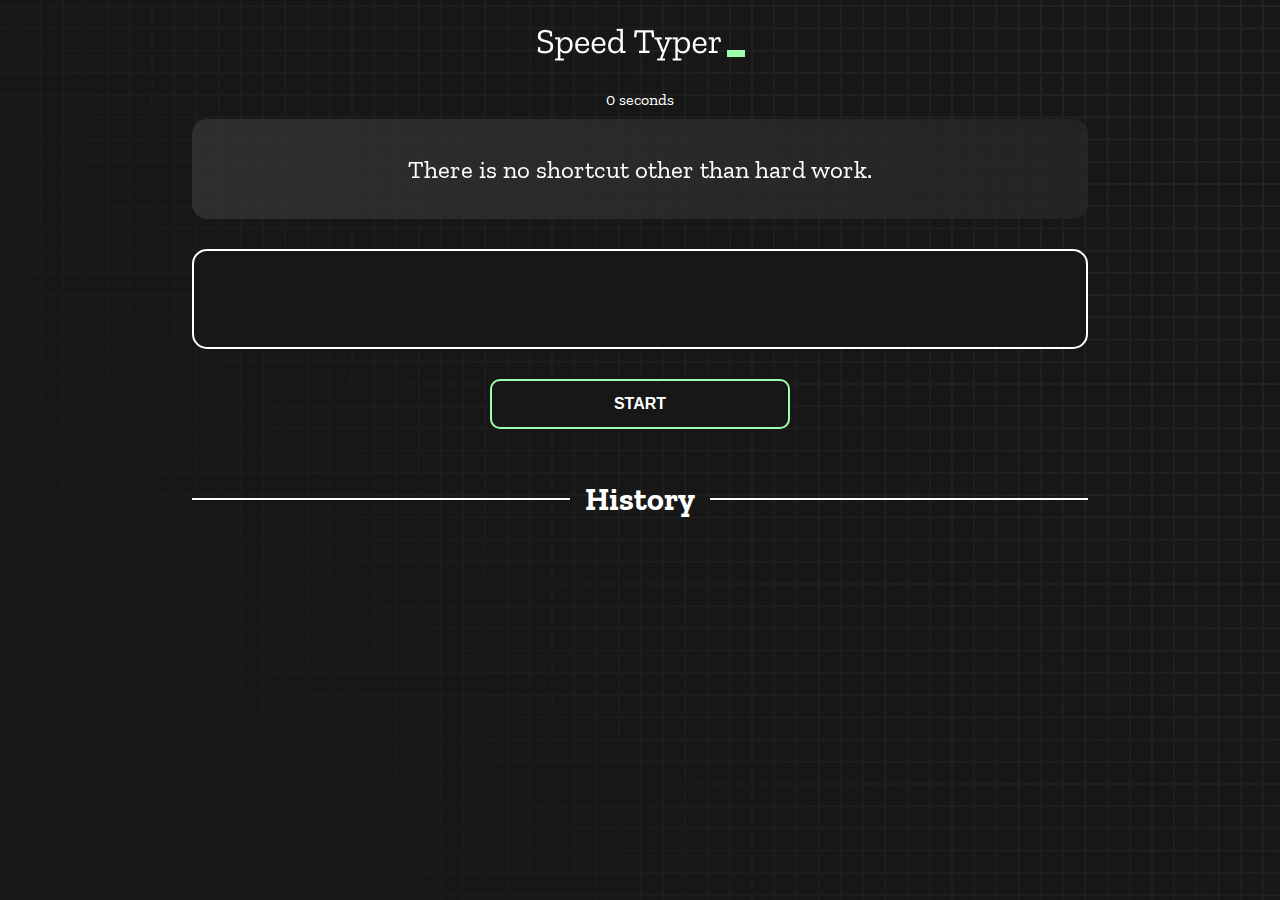
==== index.html @ ec19b933 "Initial commit" ====
<!DOCTYPE html>
<html lang="en">
  <head>
    <meta charset="UTF-8" />
    <meta http-equiv="X-UA-Compatible" content="IE=edge" />
    <meta name="viewport" content="width=device-width, initial-scale=1.0" />
    <title>Speed Monster</title>
    <link rel="stylesheet" href="styles.css" />
    <link rel="preconnect" href="https://fonts.googleapis.com" />
    <link rel="preconnect" href="https://fonts.gstatic.com" crossorigin />
    <link
      href="https://fonts.googleapis.com/css2?family=Zilla+Slab:wght@300;400;500&display=swap"
      rel="stylesheet"
    />
  </head>
  <body>
    <h1 class="title"><img src="./logo.png" /></h1>
    <div id="show-time">0 seconds</div>

    <div class="box-container">
      <div id="question"></div>

      <div id="display" class="inactive"></div>

      <div class="buttons">
        <button id="starts">START</button>
      </div>

      <div class="divider-container">
        <div class="line"></div>
        <h1 class="title2">History</h1>
        <div class="line"></div>
      </div>
      <div id="histories"></div>
    </div>

    <div id="countdown"></div>
    <div id="modal-background" class="hidden"></div>
    <div id="result" class="hidden"></div>

    <script src="./history.js"></script>
    <script src="./script.js"></script>
  </body>
</html>
---- styles.css ----
* {
  padding: 0;
  margin: 0;
  box-sizing: border-box;
}

body {
  background-image: url("./bg.png");
  background-size: cover;
  background-position: left top;
  font-family: "Zilla Slab", serif;
}

.box-container {
  width: 70%;
  margin: 0 auto;
}

#question {
  height: 100px;
  display: flex;
  align-items: center;
  justify-content: center;
  color: white;
  font-size: 25px;
  border-radius: 15px;
  background: rgb(255, 255, 255);
  background: linear-gradient(
    92.49deg,
    rgba(255, 255, 255, 0.1) 0.18%,
    rgba(255, 255, 255, 0.05) 99.85%
  );
  backdrop-filter: blur(5px);
  margin-bottom: 30px;
}

#display {
  height: 100px;
  display: flex;
  flex-wrap: wrap;
  align-items: center;
  padding-left: 5rem;
  color: white;
  font-size: 32px;
  background-color: #171717;
  border: 2px solid #9dffad;
  border-radius: 15px;
}

#countdown {
  position: fixed;
  height: 100vh;
  width: 100vw;
  background-color: rgba(0, 0, 0, 0.8);
  top: 0;
  left: 0;
  display: flex;
  align-items: center;
  justify-content: center;
  font-size: 3rem;
  color: white;
  display: none;
}
#result {
  position: fixed;
  top: 10%; 
  left: 10%;
  transform: translate(-50%, -50%);
  height: 250px;
  width: 400px;
  background-color: #171717;
  border-radius: 15px;
  border: 2px solid #9dffad;
  color: white;
  text-align: center;
  padding: 2rem;
}
#show-time{
  text-align: center;
  color: white;
  margin: 10px 0;
}

.green {
  color: #9dffad;
}
.red {
  color: #eb6565;
}
.bold {
  font-weight: 700;
}
.inactive {
  border: 2px solid white !important;
}
.hidden {
  display: none;
}
.title {
  text-align: center;
  color: white;
  margin: 20px 0;
}

.divider-container {
  height: 80px;
  display: flex;
  justify-content: center;
  align-items: center;
  gap: 15px;
  margin: 0 auto;
}

.line {
  height: 2px;
  background: white;
  width: 100%;
}

.title2 {
  color: white;
  display: block;
}

.buttons {
  display: flex;
  justify-content: center;
  margin: 30px 0;
}
button {
  padding: 10px 20px;
  border: none;
  font-size: 16px;
  font-weight: bold;
  width: 300px;
  height: 50px;
  color: white;
  background-color: #171717;
  border-radius: 10px;
  border: 2px solid #9dffad;
  cursor: pointer;
}

#histories {
  display: flex;
  flex-wrap: wrap;
  justify-content: space-around;
}

.card {
  width: 100%;
  height: 100%;
  padding: 50px;
  display: flex;
  justify-content: space-between;
  align-items: center;
  padding: 20px 30px;
  color: white;
  border-radius: 15px;
  background: rgb(255, 255, 255);
  background: linear-gradient(
    92.49deg,
    rgba(255, 255, 255, 0.1) 0.18%,
    rgba(255, 255, 255, 0.05) 99.85%
  );
  backdrop-filter: blur(5px);
  margin-bottom: 30px;
}

#modal-background {
  background: rgb(255, 255, 255);
  background: linear-gradient(
    92.49deg,
    rgba(255, 255, 255, 0.1) 0.18%,
    rgba(255, 255, 255, 0.05) 99.85%
  );
  backdrop-filter: blur(5px);
  height: 100vh;
  width: 100%;
  position: fixed;
  top: 0;
}

@media only screen and (max-width: 700px) {
  .box-container {
    padding: 0 20px;
    width: 100%;
  }
  .card {
    flex-direction: column;
  }
}
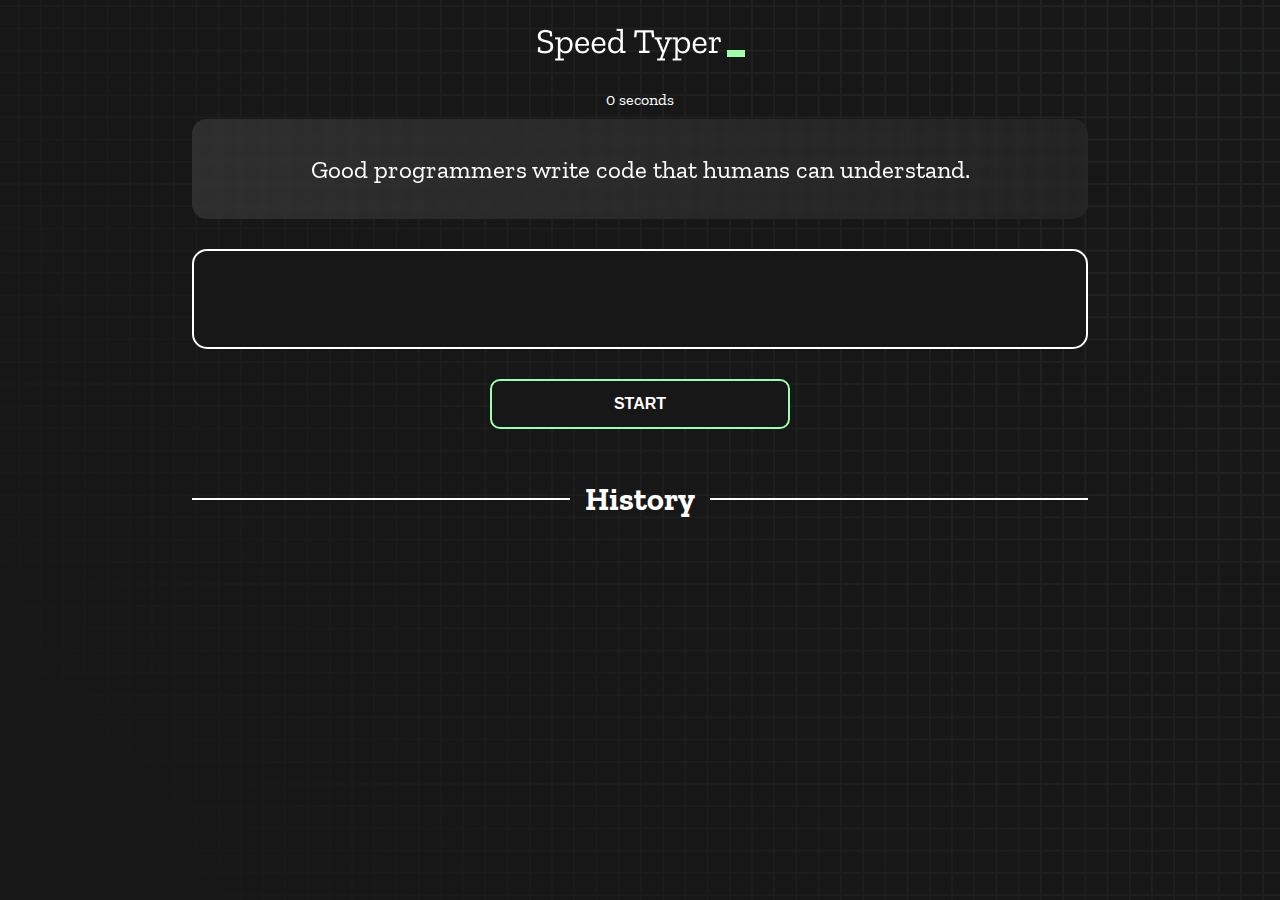
==== commit c5caabbd: "blog uploaded" ====
--- a/index.html
+++ b/index.html
@@ -1,44 +1,44 @@
 <!DOCTYPE html>
 <html lang="en">
-  <head>
-    <meta charset="UTF-8" />
-    <meta http-equiv="X-UA-Compatible" content="IE=edge" />
-    <meta name="viewport" content="width=device-width, initial-scale=1.0" />
-    <title>Speed Monster</title>
-    <link rel="stylesheet" href="styles.css" />
-    <link rel="preconnect" href="https://fonts.googleapis.com" />
-    <link rel="preconnect" href="https://fonts.gstatic.com" crossorigin />
-    <link
-      href="https://fonts.googleapis.com/css2?family=Zilla+Slab:wght@300;400;500&display=swap"
-      rel="stylesheet"
-    />
-  </head>
-  <body>
-    <h1 class="title"><img src="./logo.png" /></h1>
-    <div id="show-time">0 seconds</div>
 
-    <div class="box-container">
-      <div id="question"></div>
+<head>
+  <meta charset="UTF-8" />
+  <meta http-equiv="X-UA-Compatible" content="IE=edge" />
+  <meta name="viewport" content="width=device-width, initial-scale=1.0" />
+  <title>Speed Monster</title>
+  <link rel="stylesheet" href="styles.css" />
+  <link rel="preconnect" href="https://fonts.googleapis.com" />
+  <link rel="preconnect" href="https://fonts.gstatic.com" crossorigin />
+  <link href="https://fonts.googleapis.com/css2?family=Zilla+Slab:wght@300;400;500&display=swap" rel="stylesheet" />
+</head>
 
-      <div id="display" class="inactive"></div>
+<body>
+  <h1 class="title"><img src="./logo.png" /></h1>
+  <div id="show-time">0 seconds</div>
 
-      <div class="buttons">
-        <button id="starts">START</button>
-      </div>
+  <div class="box-container">
+    <div id="question"></div>
 
-      <div class="divider-container">
-        <div class="line"></div>
-        <h1 class="title2">History</h1>
-        <div class="line"></div>
-      </div>
-      <div id="histories"></div>
+    <div id="display" class="inactive"></div>
+
+    <div class="buttons">
+      <button id="start">START</button>
     </div>
 
-    <div id="countdown"></div>
-    <div id="modal-background" class="hidden"></div>
-    <div id="result" class="hidden"></div>
+    <div class="divider-container">
+      <div class="line"></div>
+      <h1 class="title2">History</h1>
+      <div class="line"></div>
+    </div>
+    <div id="histories"></div>
+  </div>
 
-    <script src="./history.js"></script>
-    <script src="./script.js"></script>
-  </body>
-</html>
+  <div id="countdown"></div>
+  <div id="modal-background" class="hidden"></div>
+  <div id="result" class="hidden"></div>
+
+  <script src="./history.js"></script>
+  <script src="./script.js"></script>
+</body>
+
+</html>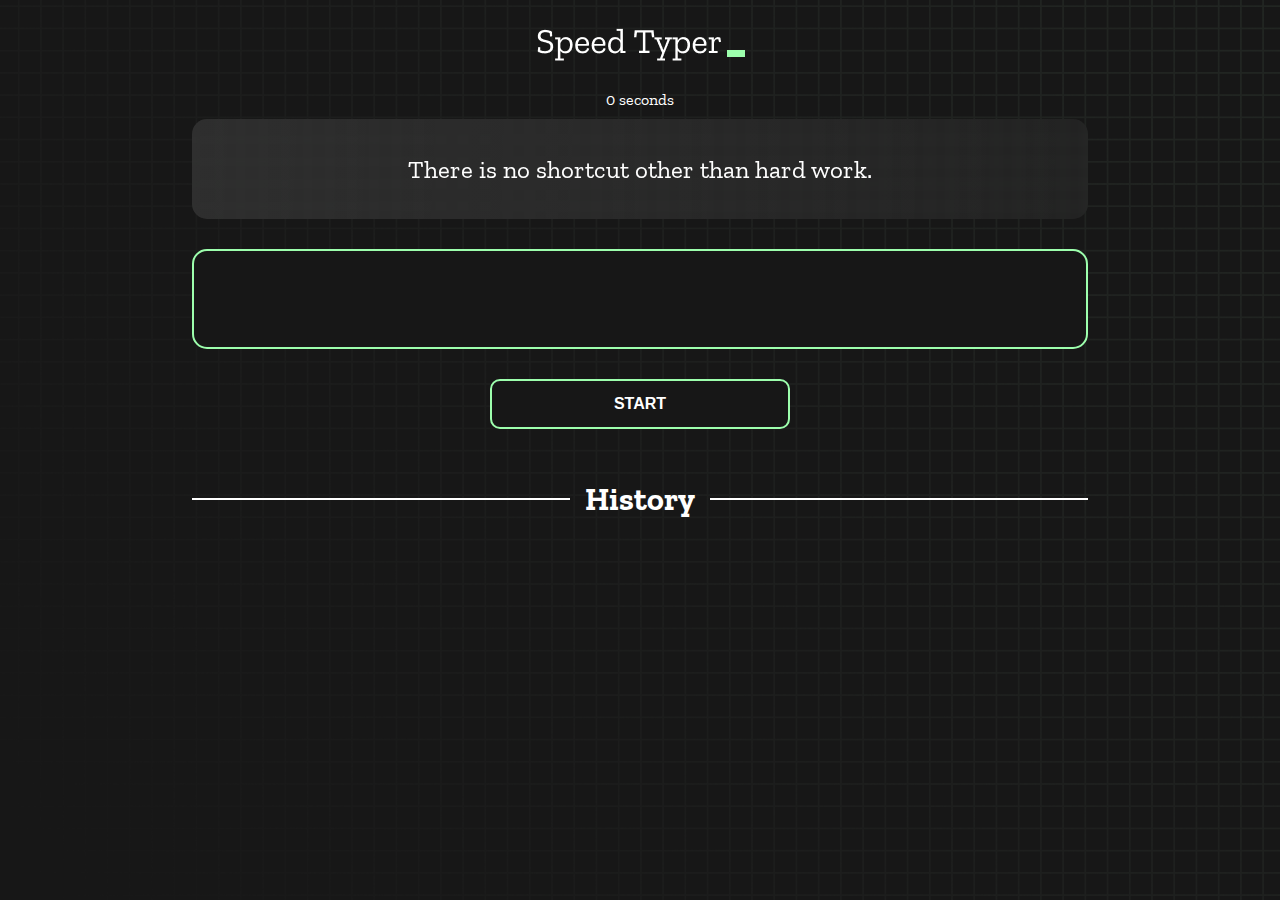
==== commit 8b40c985: "modal shown" ====
--- a/index.html
+++ b/index.html
@@ -19,7 +19,7 @@
   <div class="box-container">
     <div id="question"></div>
 
-    <div id="display" class="inactive"></div>
+    <div id="display" class="active"></div>
 
     <div class="buttons">
       <button id="start">START</button>
